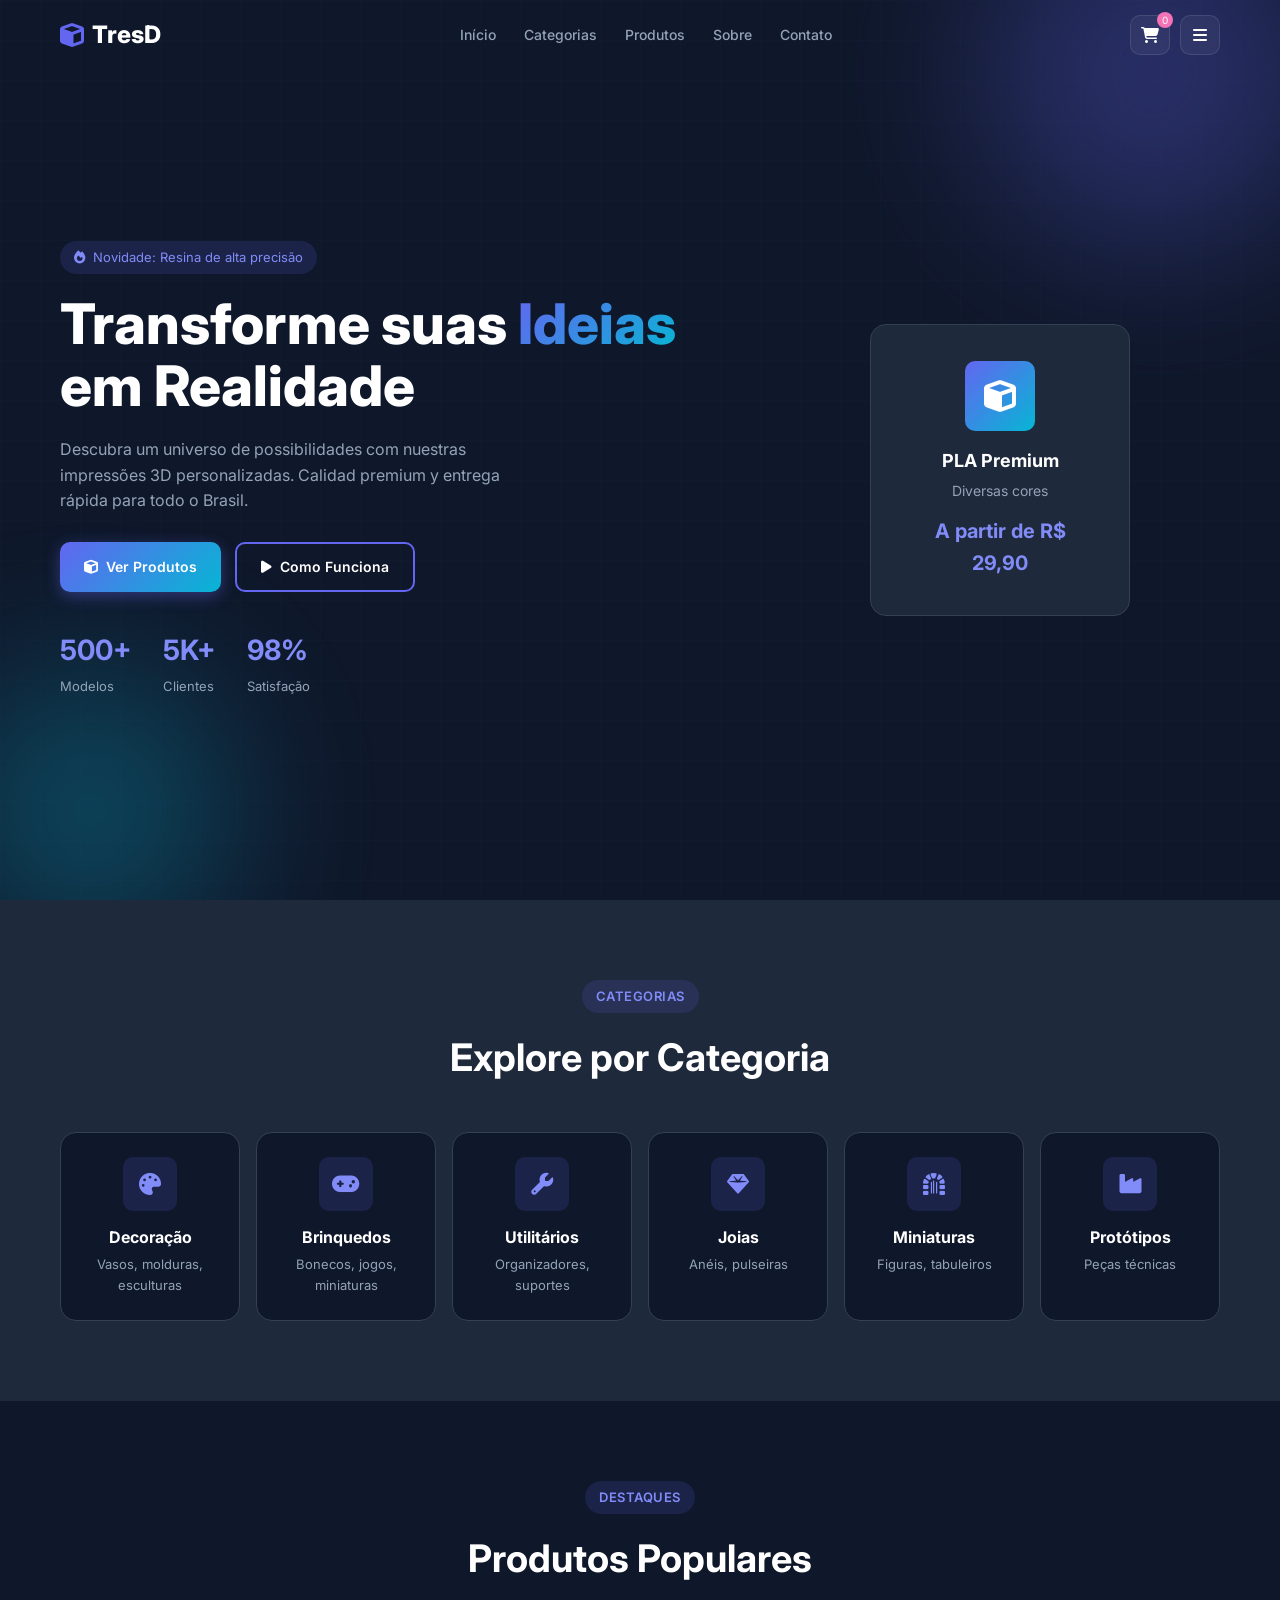
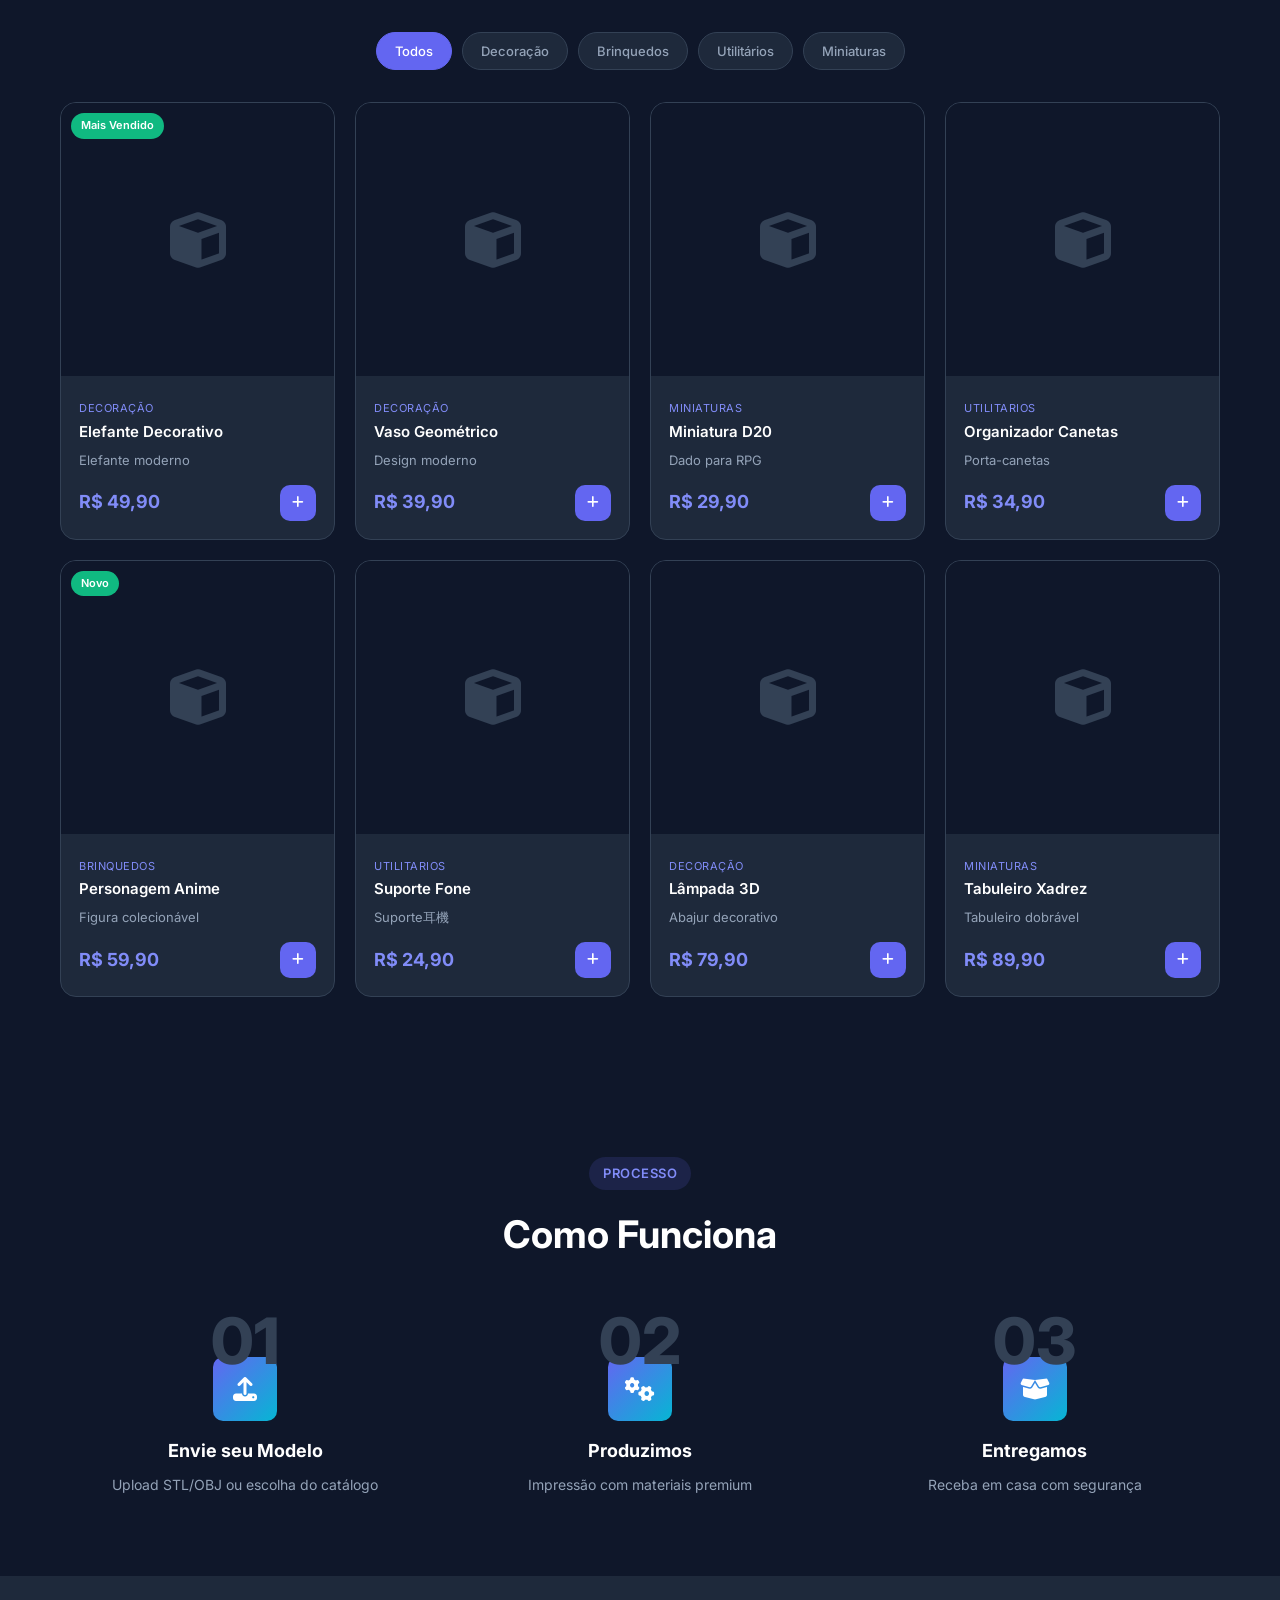
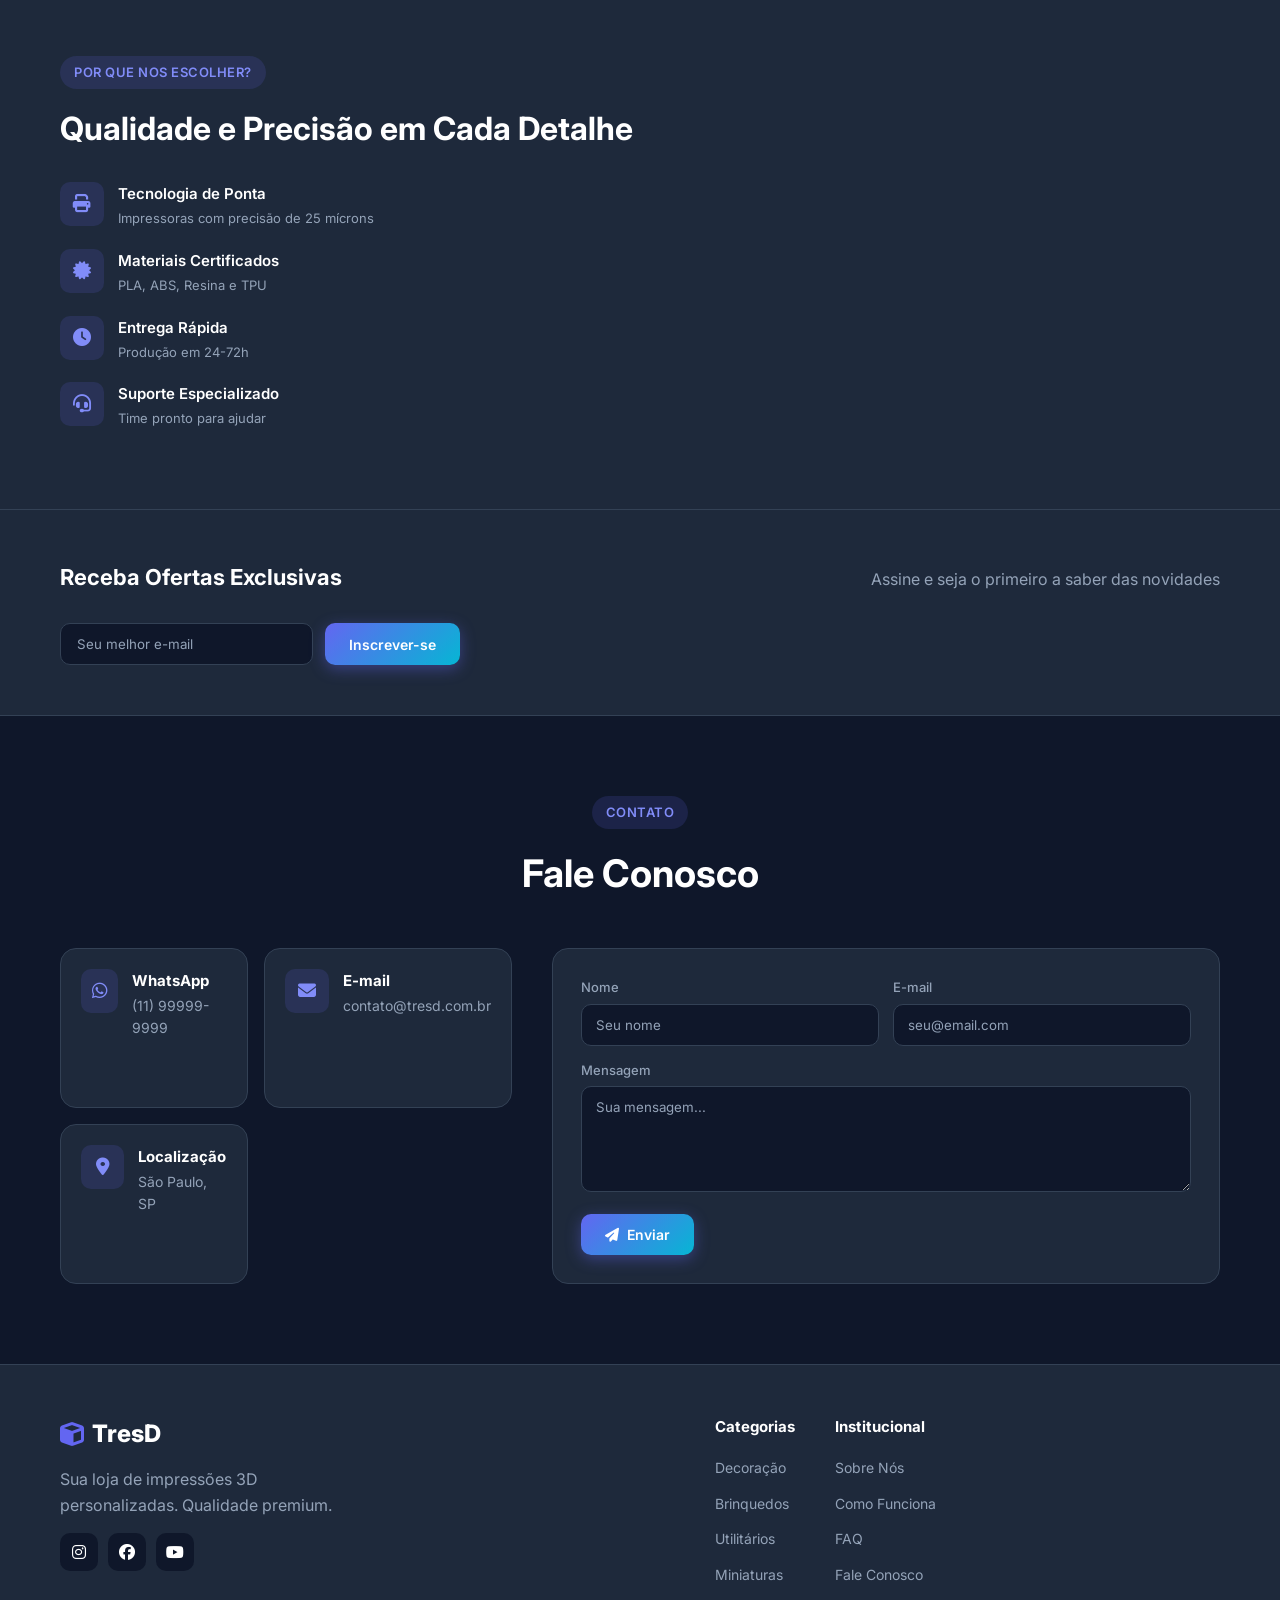
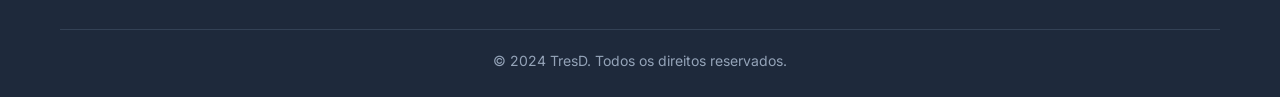
==== index.html @ 74adc034 "TresD store with checkout" ====
<!DOCTYPE html>
<html lang="pt-BR">
<head>
    <meta charset="UTF-8">
    <meta name="viewport" content="width=device-width, initial-scale=1.0">
    <title>TresD - Impressões 3D Personalizadas</title>
    <meta name="description" content="Loja online de impressões 3D personalizadas. Modelos únicos, qualidade premium.">
    <meta name="theme-color" content="#6366f1">
    <link rel="preconnect" href="https://fonts.googleapis.com">
    <link rel="preconnect" href="https://fonts.gstatic.com" crossorigin>
    <link href="https://fonts.googleapis.com/css2?family=Inter:wght@300;400;500;600;700;800&display=swap" rel="stylesheet">
    <link rel="stylesheet" href="https://cdnjs.cloudflare.com/ajax/libs/font-awesome/6.4.0/css/all.min.css">
    <link rel="stylesheet" href="styles.css">
</head>
<body>
    <div class="loader" id="loader">
        <div class="loader-content">
            <i class="fa-solid fa-cube"></i>
            <p>Carregando...</p>
        </div>
    </div>

    <header class="header" id="header">
        <div class="container header-inner">
            <a href="#" class="logo">
                <i class="fa-solid fa-cube"></i>
                <span>TresD</span>
            </a>
            <nav class="nav" id="nav">
                <ul class="nav-list">
                    <li><a href="#home" class="nav-link">Início</a></li>
                    <li><a href="#categorias" class="nav-link">Categorias</a></li>
                    <li><a href="#produtos" class="nav-link">Produtos</a></li>
                    <li><a href="#sobre" class="nav-link">Sobre</a></li>
                    <li><a href="#contato" class="nav-link">Contato</a></li>
                </ul>
            </nav>
            <div class="header-actions">
                <button class="cart-btn" id="cartBtn" title="Carrinho">
                    <i class="fa-solid fa-cart-shopping"></i>
                    <span class="cart-count" id="cartCount">0</span>
                </button>
                <button class="menu-toggle" id="menuToggle">
                    <i class="fa-solid fa-bars"></i>
                </button>
            </div>
        </div>
    </header>

    <div class="cart-sidebar" id="cartSidebar">
        <div class="cart-header">
            <h3><i class="fa-solid fa-cart-shopping"></i> Carrinho</h3>
            <button id="closeCart"><i class="fa-solid fa-xmark"></i></button>
        </div>
        <div class="cart-items" id="cartItems">
            <p class="empty-cart">Seu carrinho está vazio</p>
        </div>
        <div class="cart-footer">
            <div class="cart-total">
                <span>Total:</span>
                <span id="cartTotal">R$ 0,00</span>
            </div>
            <button class="checkout-btn" onclick="window.location.href='checkout.html'">Finalizar Compra</button>
        </div>
    </div>
    <div class="cart-overlay" id="cartOverlay"></div>

    <section class="hero" id="home">
        <div class="hero-bg">
            <div class="hero-shape shape-1"></div>
            <div class="hero-shape shape-2"></div>
            <div class="hero-grid"></div>
        </div>
        <div class="container hero-content">
            <div class="hero-text">
                <span class="hero-badge"><i class="fa-solid fa-fire"></i> Novidade: Resina de alta precisão</span>
                <h1>Transforme suas <span class="gradient">Ideias</span> em Realidade</h1>
                <p>Descubra um universo de possibilidades com nuestras impressões 3D personalizadas. Calidad premium y entrega rápida para todo o Brasil.</p>
                <div class="hero-btns">
                    <a href="#produtos" class="btn btn-primary"><i class="fa-solid fa-cube"></i> Ver Produtos</a>
                    <a href="#contato" class="btn btn-outline"><i class="fa-solid fa-play"></i> Como Funciona</a>
                </div>
                <div class="hero-stats">
                    <div class="stat"><span class="stat-num">500+</span><span class="stat-label">Modelos</span></div>
                    <div class="stat"><span class="stat-num">5K+</span><span class="stat-label">Clientes</span></div>
                    <div class="stat"><span class="stat-num">98%</span><span class="stat-label">Satisfação</span></div>
                </div>
            </div>
            <div class="hero-visual">
                <div class="hero-card">
                    <div class="hero-card-icon"><i class="fa-solid fa-cube"></i></div>
                    <h4>PLA Premium</h4>
                    <p>Diversas cores</p>
                    <span class="price">A partir de R$ 29,90</span>
                </div>
            </div>
        </div>
    </section>

    <section class="categories" id="categorias">
        <div class="container">
            <div class="section-header">
                <span class="tag">Categorias</span>
                <h2>Explore por Categoria</h2>
            </div>
            <div class="categories-grid">
                <a href="#" class="category-card">
                    <div class="cat-icon"><i class="fa-solid fa-palette"></i></div>
                    <h3>Decoração</h3>
                    <p>Vasos, molduras, esculturas</p>
                </a>
                <a href="#" class="category-card">
                    <div class="cat-icon"><i class="fa-solid fa-gamepad"></i></div>
                    <h3>Brinquedos</h3>
                    <p>Bonecos, jogos, miniaturas</p>
                </a>
                <a href="#" class="category-card">
                    <div class="cat-icon"><i class="fa-solid fa-wrench"></i></div>
                    <h3>Utilitários</h3>
                    <p>Organizadores, suportes</p>
                </a>
                <a href="#" class="category-card">
                    <div class="cat-icon"><i class="fa-solid fa-gem"></i></div>
                    <h3>Joias</h3>
                    <p>Anéis, pulseiras</p>
                </a>
                <a href="#" class="category-card">
                    <div class="cat-icon"><i class="fa-solid fa-dungeon"></i></div>
                    <h3>Miniaturas</h3>
                    <p>Figuras, tabuleiros</p>
                </a>
                <a href="#" class="category-card">
                    <div class="cat-icon"><i class="fa-solid fa-industry"></i></div>
                    <h3>Protótipos</h3>
                    <p>Peças técnicas</p>
                </a>
            </div>
        </div>
    </section>

    <section class="products" id="produtos">
        <div class="container">
            <div class="section-header">
                <span class="tag">Destaques</span>
                <h2>Produtos Populares</h2>
            </div>
            <div class="products-filters">
                <button class="filter-btn active" data-filter="all">Todos</button>
                <button class="filter-btn" data-filter="decoracao">Decoração</button>
                <button class="filter-btn" data-filter="brinquedos">Brinquedos</button>
                <button class="filter-btn" data-filter="utilitarios">Utilitários</button>
                <button class="filter-btn" data-filter="miniaturas">Miniaturas</button>
            </div>
            <div class="products-grid" id="productsGrid"></div>
        </div>
    </section>

    <section class="how-it-works" id="como-funciona">
        <div class="container">
            <div class="section-header">
                <span class="tag">Processo</span>
                <h2>Como Funciona</h2>
            </div>
            <div class="steps-grid">
                <div class="step-card">
                    <div class="step-num">01</div>
                    <div class="step-icon"><i class="fa-solid fa-upload"></i></div>
                    <h3>Envie seu Modelo</h3>
                    <p>Upload STL/OBJ ou escolha do catálogo</p>
                </div>
                <div class="step-card">
                    <div class="step-num">02</div>
                    <div class="step-icon"><i class="fa-solid fa-gears"></i></div>
                    <h3>Produzimos</h3>
                    <p>Impressão com materiais premium</p>
                </div>
                <div class="step-card">
                    <div class="step-num">03</div>
                    <div class="step-icon"><i class="fa-solid fa-box-open"></i></div>
                    <h3>Entregamos</h3>
                    <p>Receba em casa com segurança</p>
                </div>
            </div>
        </div>
    </section>

    <section class="features" id="sobre">
        <div class="container">
            <div class="features-content">
                <div class="features-text">
                    <span class="tag">Por que nos escolher?</span>
                    <h2>Qualidade e Precisão em Cada Detalhe</h2>
                    <div class="features-list">
                        <div class="feature-item">
                            <div class="feature-icon"><i class="fa-solid fa-print"></i></div>
                            <div><h4>Tecnologia de Ponta</h4><p>Impressoras com precisão de 25 mícrons</p></div>
                        </div>
                        <div class="feature-item">
                            <div class="feature-icon"><i class="fa-solid fa-certificate"></i></div>
                            <div><h4>Materiais Certificados</h4><p>PLA, ABS, Resina e TPU</p></div>
                        </div>
                        <div class="feature-item">
                            <div class="feature-icon"><i class="fa-solid fa-clock"></i></div>
                            <div><h4>Entrega Rápida</h4><p>Produção em 24-72h</p></div>
                        </div>
                        <div class="feature-item">
                            <div class="feature-icon"><i class="fa-solid fa-headset"></i></div>
                            <div><h4>Suporte Especializado</h4><p>Time pronto para ajudar</p></div>
                        </div>
                    </div>
                </div>
            </div>
        </div>
    </section>

    <section class="newsletter">
        <div class="container">
            <div class="newsletter-content">
                <h3>Receba Ofertas Exclusivas</h3>
                <p>Assine e seja o primeiro a saber das novidades</p>
            </div>
            <form class="newsletter-form" id="newsletterForm">
                <input type="email" placeholder="Seu melhor e-mail" required>
                <button type="submit" class="btn btn-primary">Inscrever-se</button>
            </form>
        </div>
    </section>

    <section class="contact" id="contato">
        <div class="container">
            <div class="section-header">
                <span class="tag">Contato</span>
                <h2>Fale Conosco</h2>
            </div>
            <div class="contact-grid">
                <div class="contact-info">
                    <div class="contact-item">
                        <div class="contact-icon"><i class="fa-brands fa-whatsapp"></i></div>
                        <div><h4>WhatsApp</h4><p>(11) 99999-9999</p></div>
                    </div>
                    <div class="contact-item">
                        <div class="contact-icon"><i class="fa-solid fa-envelope"></i></div>
                        <div><h4>E-mail</h4><p>contato@tresd.com.br</p></div>
                    </div>
                    <div class="contact-item">
                        <div class="contact-icon"><i class="fa-solid fa-location-dot"></i></div>
                        <div><h4>Localização</h4><p>São Paulo, SP</p></div>
                    </div>
                </div>
                <form class="contact-form" id="contactForm">
                    <div class="form-row">
                        <div class="form-group">
                            <label>Nome</label>
                            <input type="text" placeholder="Seu nome" required>
                        </div>
                        <div class="form-group">
                            <label>E-mail</label>
                            <input type="email" placeholder="seu@email.com" required>
                        </div>
                    </div>
                    <div class="form-group">
                        <label>Mensagem</label>
                        <textarea rows="5" placeholder="Sua mensagem..." required></textarea>
                    </div>
                    <button type="submit" class="btn btn-primary"><i class="fa-solid fa-paper-plane"></i> Enviar</button>
                </form>
            </div>
        </div>
    </section>

    <footer class="footer">
        <div class="container">
            <div class="footer-content">
                <div class="footer-brand">
                    <a href="#" class="logo"><i class="fa-solid fa-cube"></i><span>TresD</span></a>
                    <p>Sua loja de impressões 3D personalizadas. Qualidade premium.</p>
                    <div class="social">
                        <a href="#"><i class="fa-brands fa-instagram"></i></a>
                        <a href="#"><i class="fa-brands fa-facebook"></i></a>
                        <a href="#"><i class="fa-brands fa-youtube"></i></a>
                    </div>
                </div>
                <div class="footer-links">
                    <div class="footer-col">
                        <h4>Categorias</h4>
                        <ul>
                            <li><a href="#">Decoração</a></li>
                            <li><a href="#">Brinquedos</a></li>
                            <li><a href="#">Utilitários</a></li>
                            <li><a href="#">Miniaturas</a></li>
                        </ul>
                    </div>
                    <div class="footer-col">
                        <h4>Institucional</h4>
                        <ul>
                            <li><a href="#">Sobre Nós</a></li>
                            <li><a href="#">Como Funciona</a></li>
                            <li><a href="#">FAQ</a></li>
                            <li><a href="#">Fale Conosco</a></li>
                        </ul>
                    </div>
                </div>
            </div>
            <div class="footer-bottom">
                <p>&copy; 2024 TresD. Todos os direitos reservados.</p>
            </div>
        </div>
    </footer>

    <button class="scroll-top" id="scrollTop"><i class="fa-solid fa-arrow-up"></i></button>

    <script src="https://cdnjs.cloudflare.com/ajax/libs/font-awesome/6.4.0/js/all.min.js"></script>
    <script src="script.js"></script>
    <script>
        // Simple header init for local files
        document.addEventListener('DOMContentLoaded', function() {
            var header = document.getElementById('header');
            var menuToggle = document.getElementById('menuToggle');
            var nav = document.getElementById('nav');
            var cartBtn = document.getElementById('cartBtn');
            var cartSidebar = document.getElementById('cartSidebar');
            var closeCart = document.getElementById('closeCart');
            var cartOverlay = document.getElementById('cartOverlay');
            var scrollTop = document.getElementById('scrollTop');
            var loader = document.getElementById('loader');
            
            // Hide loader
            setTimeout(function() {
                loader.style.opacity = '0';
                loader.style.visibility = 'hidden';
            }, 800);
            
            // Header scroll
            window.addEventListener('scroll', function() {
                if (window.scrollY > 50) {
                    header.classList.add('scrolled');
                } else {
                    header.classList.remove('scrolled');
                }
            });
            
            // Menu toggle
            if (menuToggle && nav) {
                menuToggle.addEventListener('click', function() {
                    nav.classList.toggle('active');
                    var icon = menuToggle.querySelector('i');
                    if (icon) {
                        icon.classList.toggle('fa-bars');
                        icon.classList.toggle('fa-xmark');
                    }
                });
            }
            
            // Cart toggle
            if (cartBtn && cartSidebar) {
                cartBtn.addEventListener('click', function() {
                    cartSidebar.classList.add('active');
                    cartOverlay.classList.add('active');
                });
            }
            
            if (closeCart && cartSidebar && cartOverlay) {
                closeCart.addEventListener('click', function() {
                    cartSidebar.classList.remove('active');
                    cartOverlay.classList.remove('active');
                });
                
                cartOverlay.addEventListener('click', function() {
                    cartSidebar.classList.remove('active');
                    cartOverlay.classList.remove('active');
                });
            }
            
            // Scroll top
            if (scrollTop) {
                window.addEventListener('scroll', function() {
                    if (window.scrollY > 500) {
                        scrollTop.classList.add('visible');
                    } else {
                        scrollTop.classList.remove('visible');
                    }
                });
                
                scrollTop.addEventListener('click', function() {
                    window.scrollTo({ top: 0, behavior: 'smooth' });
                });
            }
            
            // Newsletter
            var newsletterForm = document.getElementById('newsletterForm');
            if (newsletterForm) {
                newsletterForm.addEventListener('submit', function(e) {
                    e.preventDefault();
                    this.innerHTML = '<p style="color: var(--success);"><i class="fa-solid fa-check"></i> E-mail cadastrado!</p>';
                });
            }
            
            // Contact form
            var contactForm = document.getElementById('contactForm');
            if (contactForm) {
                contactForm.addEventListener('submit', function(e) {
                    e.preventDefault();
                    var btn = this.querySelector('button');
                    btn.innerHTML = '<i class="fa-solid fa-check"></i> Enviado!';
                    btn.style.background = 'var(--success)';
                    this.reset();
                    setTimeout(function() {
                        btn.innerHTML = '<i class="fa-solid fa-paper-plane"></i> Enviar';
                        btn.style.background = '';
                    }, 3000);
                });
            }
        });
    </script>
</body>
</html>
---- styles.css ----
/* TresD Store - Modern CSS */

:root {
    --primary: #6366f1;
    --primary-dark: #4f46e5;
    --primary-light: #818cf8;
    --secondary: #06b6d4;
    --accent: #f472b6;
    --dark: #0f172a;
    --dark-2: #1e293b;
    --dark-3: #334155;
    --text: #64748b;
    --text-light: #94a3b8;
    --white: #ffffff;
    --success: #10b981;
    --error: #ef4444;
    --gradient: linear-gradient(135deg, var(--primary) 0%, var(--secondary) 100%);
    --shadow: 0 4px 6px -1px rgba(0, 0, 0, 0.1);
    --shadow-lg: 0 10px 15px -3px rgba(0, 0, 0, 0.1);
    --radius: 10px;
    --radius-lg: 16px;
    --transition: all 0.3s ease;
}

* {
    margin: 0;
    padding: 0;
    box-sizing: border-box;
}

html {
    scroll-behavior: smooth;
}

body {
    font-family: 'Inter', -apple-system, sans-serif;
    background: var(--dark);
    color: var(--white);
    line-height: 1.6;
    overflow-x: hidden;
}

a {
    text-decoration: none;
    color: inherit;
}

ul {
    list-style: none;
}

img {
    max-width: 100%;
}

button {
    cursor: pointer;
    font-family: inherit;
    border: none;
    background: none;
}

input, textarea {
    font-family: inherit;
    outline: none;
}

.container {
    max-width: 1200px;
    margin: 0 auto;
    padding: 0 20px;
}

.btn {
    display: inline-flex;
    align-items: center;
    gap: 8px;
    padding: 12px 24px;
    border-radius: var(--radius);
    font-weight: 600;
    font-size: 14px;
    transition: var(--transition);
}

.btn-primary {
    background: var(--gradient);
    color: var(--white);
    box-shadow: 0 4px 15px rgba(99, 102, 241, 0.4);
}

.btn-primary:hover {
    transform: translateY(-2px);
    box-shadow: 0 6px 20px rgba(99, 102, 241, 0.5);
}

.btn-outline {
    background: transparent;
    border: 2px solid var(--primary);
    color: var(--white);
}

.btn-outline:hover {
    background: var(--primary);
}

.gradient {
    background: var(--gradient);
    -webkit-background-clip: text;
    -webkit-text-fill-color: transparent;
    background-clip: text;
}

/* Loader */
.loader {
    position: fixed;
    top: 0;
    left: 0;
    width: 100%;
    height: 100%;
    background: var(--dark);
    display: flex;
    align-items: center;
    justify-content: center;
    z-index: 9999;
    transition: opacity 0.5s ease;
}

.loader-content {
    text-align: center;
}

.loader-content i {
    font-size: 48px;
    color: var(--primary);
    animation: spin 2s linear infinite;
}

.loader-content p {
    margin-top: 16px;
    color: var(--text-light);
    font-size: 14px;
}

@keyframes spin {
    from { transform: rotate(0deg); }
    to { transform: rotate(360deg); }
}

/* Header */
.header {
    position: fixed;
    top: 0;
    left: 0;
    right: 0;
    z-index: 1000;
    padding: 0;
    transition: var(--transition);
}

.header.scrolled {
    background: rgba(15, 23, 42, 0.95);
    backdrop-filter: blur(10px);
    box-shadow: var(--shadow);
}

.header-inner {
    display: flex;
    align-items: center;
    justify-content: space-between;
    height: 70px;
    gap: 20px;
}

.logo {
    display: flex;
    align-items: center;
    gap: 8px;
    font-size: 24px;
    font-weight: 800;
    color: var(--white);
}

.logo i {
    color: var(--primary);
}

.nav-list {
    display: flex;
    align-items: center;
    gap: 28px;
}

.nav-link {
    font-size: 14px;
    font-weight: 500;
    color: var(--text-light);
    transition: var(--transition);
}

.nav-link:hover {
    color: var(--white);
}

.header-actions {
    display: flex;
    align-items: center;
    gap: 10px;
}

.cart-btn, .menu-toggle {
    width: 40px;
    height: 40px;
    border-radius: var(--radius);
    background: rgba(255, 255, 255, 0.05);
    border: 1px solid rgba(255, 255, 255, 0.1);
    color: var(--white);
    display: flex;
    align-items: center;
    justify-content: center;
    font-size: 16px;
    position: relative;
    transition: var(--transition);
}

.cart-btn:hover, .menu-toggle:hover {
    background: var(--primary);
    border-color: var(--primary);
}

.cart-count {
    position: absolute;
    top: -4px;
    right: -4px;
    width: 16px;
    height: 16px;
    background: var(--accent);
    border-radius: 50%;
    font-size: 10px;
    display: flex;
    align-items: center;
    justify-content: center;
}

/* Cart Sidebar */
.cart-sidebar {
    position: fixed;
    top: 0;
    right: -380px;
    width: 380px;
    max-width: 100%;
    height: 100vh;
    background: var(--dark-2);
    z-index: 2000;
    display: flex;
    flex-direction: column;
    transition: right 0.3s ease;
}

.cart-sidebar.active {
    right: 0;
}

.cart-header {
    display: flex;
    align-items: center;
    justify-content: space-between;
    padding: 20px;
    border-bottom: 1px solid var(--dark-3);
}

.cart-header h3 {
    display: flex;
    align-items: center;
    gap: 10px;
    font-size: 18px;
}

.cart-header button {
    font-size: 20px;
    color: var(--text-light);
}

.cart-items {
    flex: 1;
    padding: 20px;
    overflow-y: auto;
}

.empty-cart {
    text-align: center;
    color: var(--text-light);
    padding: 40px 0;
}

.cart-footer {
    padding: 20px;
    border-top: 1px solid var(--dark-3);
}

.cart-total {
    display: flex;
    justify-content: space-between;
    font-size: 18px;
    font-weight: 600;
    margin-bottom: 16px;
}

.checkout-btn {
    width: 100%;
    padding: 14px;
    background: var(--gradient);
    color: var(--white);
    border-radius: var(--radius);
    font-weight: 600;
}

.cart-overlay {
    position: fixed;
    top: 0;
    left: 0;
    right: 0;
    bottom: 0;
    background: rgba(0, 0, 0, 0.5);
    z-index: 1999;
    opacity: 0;
    visibility: hidden;
    transition: var(--transition);
}

.cart-overlay.active {
    opacity: 1;
    visibility: visible;
}

/* Hero */
.hero {
    min-height: 100vh;
    display: flex;
    align-items: center;
    position: relative;
    padding: 100px 0 60px;
}

.hero-bg {
    position: absolute;
    inset: 0;
    overflow: hidden;
}

.hero-shape {
    position: absolute;
    border-radius: 50%;
    filter: blur(80px);
    opacity: 0.3;
}

.hero-shape.shape-1 {
    width: 350px;
    height: 350px;
    background: var(--primary);
    top: -100px;
    right: -50px;
}

.hero-shape.shape-2 {
    width: 280px;
    height: 280px;
    background: var(--secondary);
    bottom: -50px;
    left: -50px;
}

.hero-grid {
    position: absolute;
    inset: 0;
    background-image: 
        linear-gradient(rgba(99, 102, 241, 0.02) 1px, transparent 1px),
        linear-gradient(90deg, rgba(99, 102, 241, 0.02) 1px, transparent 1px);
    background-size: 40px 40px;
}

.hero-content {
    display: grid;
    grid-template-columns: 1.2fr 0.8fr;
    gap: 60px;
    align-items: center;
    position: relative;
    z-index: 1;
}

.hero-badge {
    display: inline-flex;
    align-items: center;
    gap: 8px;
    padding: 6px 14px;
    background: rgba(99, 102, 241, 0.15);
    border-radius: 50px;
    font-size: 13px;
    color: var(--primary-light);
    margin-bottom: 20px;
}

.hero-text h1 {
    font-size: clamp(36px, 5vw, 56px);
    font-weight: 800;
    line-height: 1.1;
    margin-bottom: 20px;
}

.hero-text p {
    font-size: 16px;
    color: var(--text-light);
    max-width: 480px;
    margin-bottom: 28px;
}

.hero-btns {
    display: flex;
    gap: 14px;
    margin-bottom: 36px;
}

.hero-stats {
    display: flex;
    gap: 32px;
}

.stat-num {
    display: block;
    font-size: 28px;
    font-weight: 700;
    color: var(--primary-light);
}

.stat-label {
    font-size: 13px;
    color: var(--text-light);
}

.hero-visual {
    display: flex;
    justify-content: center;
}

.hero-card {
    background: var(--dark-2);
    border: 1px solid var(--dark-3);
    border-radius: var(--radius-lg);
    padding: 36px;
    text-align: center;
    width: 260px;
}

.hero-card-icon {
    width: 70px;
    height: 70px;
    background: var(--gradient);
    border-radius: var(--radius);
    display: flex;
    align-items: center;
    justify-content: center;
    font-size: 32px;
    margin: 0 auto 16px;
}

.hero-card h4 {
    font-size: 18px;
    margin-bottom: 4px;
}

.hero-card p {
    font-size: 14px;
    color: var(--text-light);
    margin-bottom: 12px;
}

.hero-card .price {
    font-size: 20px;
    font-weight: 700;
    color: var(--primary-light);
}

/* Sections */
.section-header {
    text-align: center;
    margin-bottom: 44px;
}

.tag {
    display: inline-block;
    padding: 6px 14px;
    background: rgba(99, 102, 241, 0.15);
    color: var(--primary-light);
    border-radius: 50px;
    font-size: 13px;
    font-weight: 600;
    text-transform: uppercase;
    letter-spacing: 0.5px;
    margin-bottom: 14px;
}

.section-header h2 {
    font-size: clamp(26px, 4vw, 38px);
    font-weight: 700;
}

.categories, .products, .how-it-works, .features, .newsletter, .contact {
    padding: 80px 0;
}

.categories {
    background: var(--dark-2);
}

.categories-grid {
    display: grid;
    grid-template-columns: repeat(auto-fit, minmax(180px, 1fr));
    gap: 16px;
}

.category-card {
    background: var(--dark);
    border: 1px solid var(--dark-3);
    border-radius: var(--radius-lg);
    padding: 24px;
    text-align: center;
    transition: var(--transition);
}

.category-card:hover {
    border-color: var(--primary);
    transform: translateY(-4px);
}

.cat-icon {
    width: 54px;
    height: 54px;
    background: rgba(99, 102, 241, 0.15);
    border-radius: var(--radius);
    display: flex;
    align-items: center;
    justify-content: center;
    font-size: 22px;
    color: var(--primary-light);
    margin: 0 auto 14px;
}

.category-card h3 {
    font-size: 16px;
    margin-bottom: 4px;
}

.category-card p {
    font-size: 13px;
    color: var(--text-light);
}

/* Products */
.products-filters {
    display: flex;
    justify-content: center;
    flex-wrap: wrap;
    gap: 10px;
    margin-bottom: 32px;
}

.filter-btn {
    padding: 10px 18px;
    background: var(--dark-2);
    border: 1px solid var(--dark-3);
    border-radius: 50px;
    color: var(--text-light);
    font-size: 13px;
    font-weight: 500;
    transition: var(--transition);
}

.filter-btn:hover, .filter-btn.active {
    background: var(--primary);
    border-color: var(--primary);
    color: var(--white);
}

.products-grid {
    display: grid;
    grid-template-columns: repeat(auto-fill, minmax(240px, 1fr));
    gap: 20px;
}

.product-card {
    background: var(--dark-2);
    border: 1px solid var(--dark-3);
    border-radius: var(--radius-lg);
    overflow: hidden;
    transition: var(--transition);
}

.product-card:hover {
    border-color: var(--primary);
    transform: translateY(-4px);
}

.product-image {
    position: relative;
    aspect-ratio: 1;
    background: var(--dark);
    display: flex;
    align-items: center;
    justify-content: center;
}

.product-image img {
    width: 100%;
    height: 100%;
    object-fit: cover;
}

.product-image i {
    font-size: 56px;
    color: var(--dark-3);
}

.product-badge {
    position: absolute;
    top: 10px;
    left: 10px;
    padding: 4px 10px;
    background: var(--success);
    border-radius: 50px;
    font-size: 11px;
    font-weight: 600;
}

.product-info {
    padding: 18px;
}

.product-category {
    font-size: 11px;
    color: var(--primary-light);
    text-transform: uppercase;
    letter-spacing: 0.5px;
    margin-bottom: 6px;
}

.product-title {
    font-size: 15px;
    font-weight: 600;
    margin-bottom: 6px;
}

.product-desc {
    font-size: 13px;
    color: var(--text-light);
    margin-bottom: 14px;
}

.product-footer {
    display: flex;
    align-items: center;
    justify-content: space-between;
}

.product-price {
    font-size: 18px;
    font-weight: 700;
    color: var(--primary-light);
}

.add-to-cart {
    width: 36px;
    height: 36px;
    background: var(--primary);
    border-radius: var(--radius);
    color: var(--white);
    display: flex;
    align-items: center;
    justify-content: center;
}

/* How it works */
.steps-grid {
    display: grid;
    grid-template-columns: repeat(3, 1fr);
    gap: 24px;
    text-align: center;
}

.step-card {
    position: relative;
}

.step-num {
    font-size: 64px;
    font-weight: 800;
    color: var(--dark-3);
    line-height: 1;
    margin-bottom: -16px;
}

.step-icon {
    width: 64px;
    height: 64px;
    background: var(--gradient);
    border-radius: var(--radius);
    display: flex;
    align-items: center;
    justify-content: center;
    margin: 0 auto 16px;
    font-size: 24px;
}

.step-card h3 {
    font-size: 18px;
    margin-bottom: 8px;
}

.step-card p {
    font-size: 14px;
    color: var(--text-light);
}

/* Features */
.features {
    background: var(--dark-2);
}

.features-text h2 {
    font-size: clamp(24px, 4vw, 32px);
    margin-bottom: 28px;
}

.features-list {
    display: flex;
    flex-direction: column;
    gap: 20px;
}

.feature-item {
    display: flex;
    gap: 14px;
}

.feature-icon {
    width: 44px;
    height: 44px;
    background: rgba(99, 102, 241, 0.15);
    border-radius: var(--radius);
    display: flex;
    align-items: center;
    justify-content: center;
    font-size: 18px;
    color: var(--primary-light);
    flex-shrink: 0;
}

.feature-item h4 {
    font-size: 15px;
    font-weight: 600;
    margin-bottom: 2px;
}

.feature-item p {
    font-size: 13px;
    color: var(--text-light);
}

/* Newsletter */
.newsletter {
    background: var(--dark-2);
    border-top: 1px solid var(--dark-3);
    border-bottom: 1px solid var(--dark-3);
    padding: 50px 0;
}

.newsletter-content {
    display: flex;
    justify-content: space-between;
    align-items: center;
    margin-bottom: 24px;
}

.newsletter-content h3 {
    font-size: 22px;
    margin-bottom: 4px;
}

.newsletter-content p {
    color: var(--text-light);
}

.newsletter-form {
    display: flex;
    gap: 12px;
    max-width: 400px;
}

.newsletter-form input {
    flex: 1;
    padding: 12px 16px;
    background: var(--dark);
    border: 1px solid var(--dark-3);
    border-radius: var(--radius);
    color: var(--white);
}

.newsletter-form input::placeholder {
    color: var(--text-light);
}

/* Contact */
.contact-grid {
    display: grid;
    grid-template-columns: 1fr 1.5fr;
    gap: 40px;
}

.contact-info {
    display: grid;
    grid-template-columns: 1fr 1fr;
    gap: 16px;
}

.contact-item {
    background: var(--dark-2);
    border: 1px solid var(--dark-3);
    border-radius: var(--radius-lg);
    padding: 20px;
    display: flex;
    gap: 14px;
}

.contact-icon {
    width: 44px;
    height: 44px;
    background: rgba(99, 102, 241, 0.15);
    border-radius: var(--radius);
    display: flex;
    align-items: center;
    justify-content: center;
    font-size: 18px;
    color: var(--primary-light);
}

.contact-item h4 {
    font-size: 15px;
    margin-bottom: 2px;
}

.contact-item p {
    font-size: 14px;
    color: var(--text-light);
}

.contact-form {
    background: var(--dark-2);
    border: 1px solid var(--dark-3);
    border-radius: var(--radius-lg);
    padding: 28px;
}

.form-row {
    display: grid;
    grid-template-columns: 1fr 1fr;
    gap: 14px;
}

.form-group {
    margin-bottom: 14px;
}

.form-group label {
    display: block;
    font-size: 13px;
    font-weight: 500;
    color: var(--text-light);
    margin-bottom: 6px;
}

.form-group input, .form-group textarea {
    width: 100%;
    padding: 12px 14px;
    background: var(--dark);
    border: 1px solid var(--dark-3);
    border-radius: var(--radius);
    color: var(--white);
}

.form-group input::placeholder, .form-group textarea::placeholder {
    color: var(--text-light);
}

/* Footer */
.footer {
    padding: 50px 0 24px;
    background: var(--dark-2);
    border-top: 1px solid var(--dark-3);
}

.footer-content {
    display: grid;
    grid-template-columns: 1.2fr 1fr;
    gap: 50px;
    margin-bottom: 32px;
}

.footer-brand p {
    color: var(--text-light);
    margin: 14px 0;
    max-width: 280px;
}

.social {
    display: flex;
    gap: 10px;
}

.social a {
    width: 38px;
    height: 38px;
    background: var(--dark);
    border-radius: var(--radius);
    display: flex;
    align-items: center;
    justify-content: center;
    transition: var(--transition);
}

.social a:hover {
    background: var(--primary);
}

.footer-links {
    display: flex;
    gap: 40px;
}

.footer-col h4 {
    font-size: 15px;
    margin-bottom: 16px;
}

.footer-col ul li {
    margin-bottom: 10px;
}

.footer-col ul li a {
    font-size: 14px;
    color: var(--text-light);
    transition: var(--transition);
}

.footer-col ul li a:hover {
    color: var(--primary-light);
}

.footer-bottom {
    padding-top: 20px;
    border-top: 1px solid var(--dark-3);
    text-align: center;
}

.footer-bottom p {
    font-size: 14px;
    color: var(--text-light);
}

/* Scroll Top */
.scroll-top {
    position: fixed;
    bottom: 24px;
    right: 24px;
    width: 44px;
    height: 44px;
    background: var(--primary);
    border-radius: var(--radius);
    color: var(--white);
    display: flex;
    align-items: center;
    justify-content: center;
    opacity: 0;
    visibility: hidden;
    transition: var(--transition);
    z-index: 100;
}

.scroll-top.visible {
    opacity: 1;
    visibility: visible;
}

.scroll-top:hover {
    transform: translateY(-3px);
}

/* Responsive */
@media (max-width: 1024px) {
    .hero-content {
        grid-template-columns: 1fr;
        text-align: center;
    }
    
    .hero-text p {
        max-width: 100%;
    }
    
    .hero-btns {
        justify-content: center;
    }
    
    .hero-stats {
        justify-content: center;
    }
    
    .hero-visual {
        display: none;
    }
    
    .steps-grid {
        grid-template-columns: 1fr;
    }
    
    .newsletter-content {
        flex-direction: column;
        text-align: center;
        gap: 16px;
    }
    
    .newsletter-form {
        max-width: 100%;
        flex-direction: column;
    }
}

@media (max-width: 768px) {
    .header-inner {
        height: 60px;
    }
    
    .nav {
        position: fixed;
        top: 0;
        left: -80%;
        width: 80%;
        max-width: 300px;
        height: 100vh;
        background: var(--dark-2);
        padding: 80px 24px 24px;
        transition: left 0.3s ease;
        z-index: 1001;
    }
    
    .nav.active {
        left: 0;
    }
    
    .nav-list {
        flex-direction: column;
        gap: 0;
    }
    
    .nav-list li {
        width: 100%;
    }
    
    .nav-link {
        display: block;
        padding: 14px 0;
        border-bottom: 1px solid var(--dark-3);
        font-size: 16px;
    }
    
    .menu-toggle {
        display: flex;
    }
    
    .hero {
        min-height: auto;
        padding: 100px 0 50px;
    }
    
    .hero-text h1 {
        font-size: 30px;
    }
    
    .hero-btns {
        flex-direction: column;
    }
    
    .hero-stats {
        gap: 24px;
    }
    
    .categories-grid {
        grid-template-columns: 1fr 1fr;
    }
    
    .products-grid {
        grid-template-columns: 1fr;
    }
    
    .contact-grid {
        grid-template-columns: 1fr;
    }
    
    .footer-content {
        grid-template-columns: 1fr;
    }
    
    .footer-links {
        flex-direction: column;
        gap: 24px;
    }
}
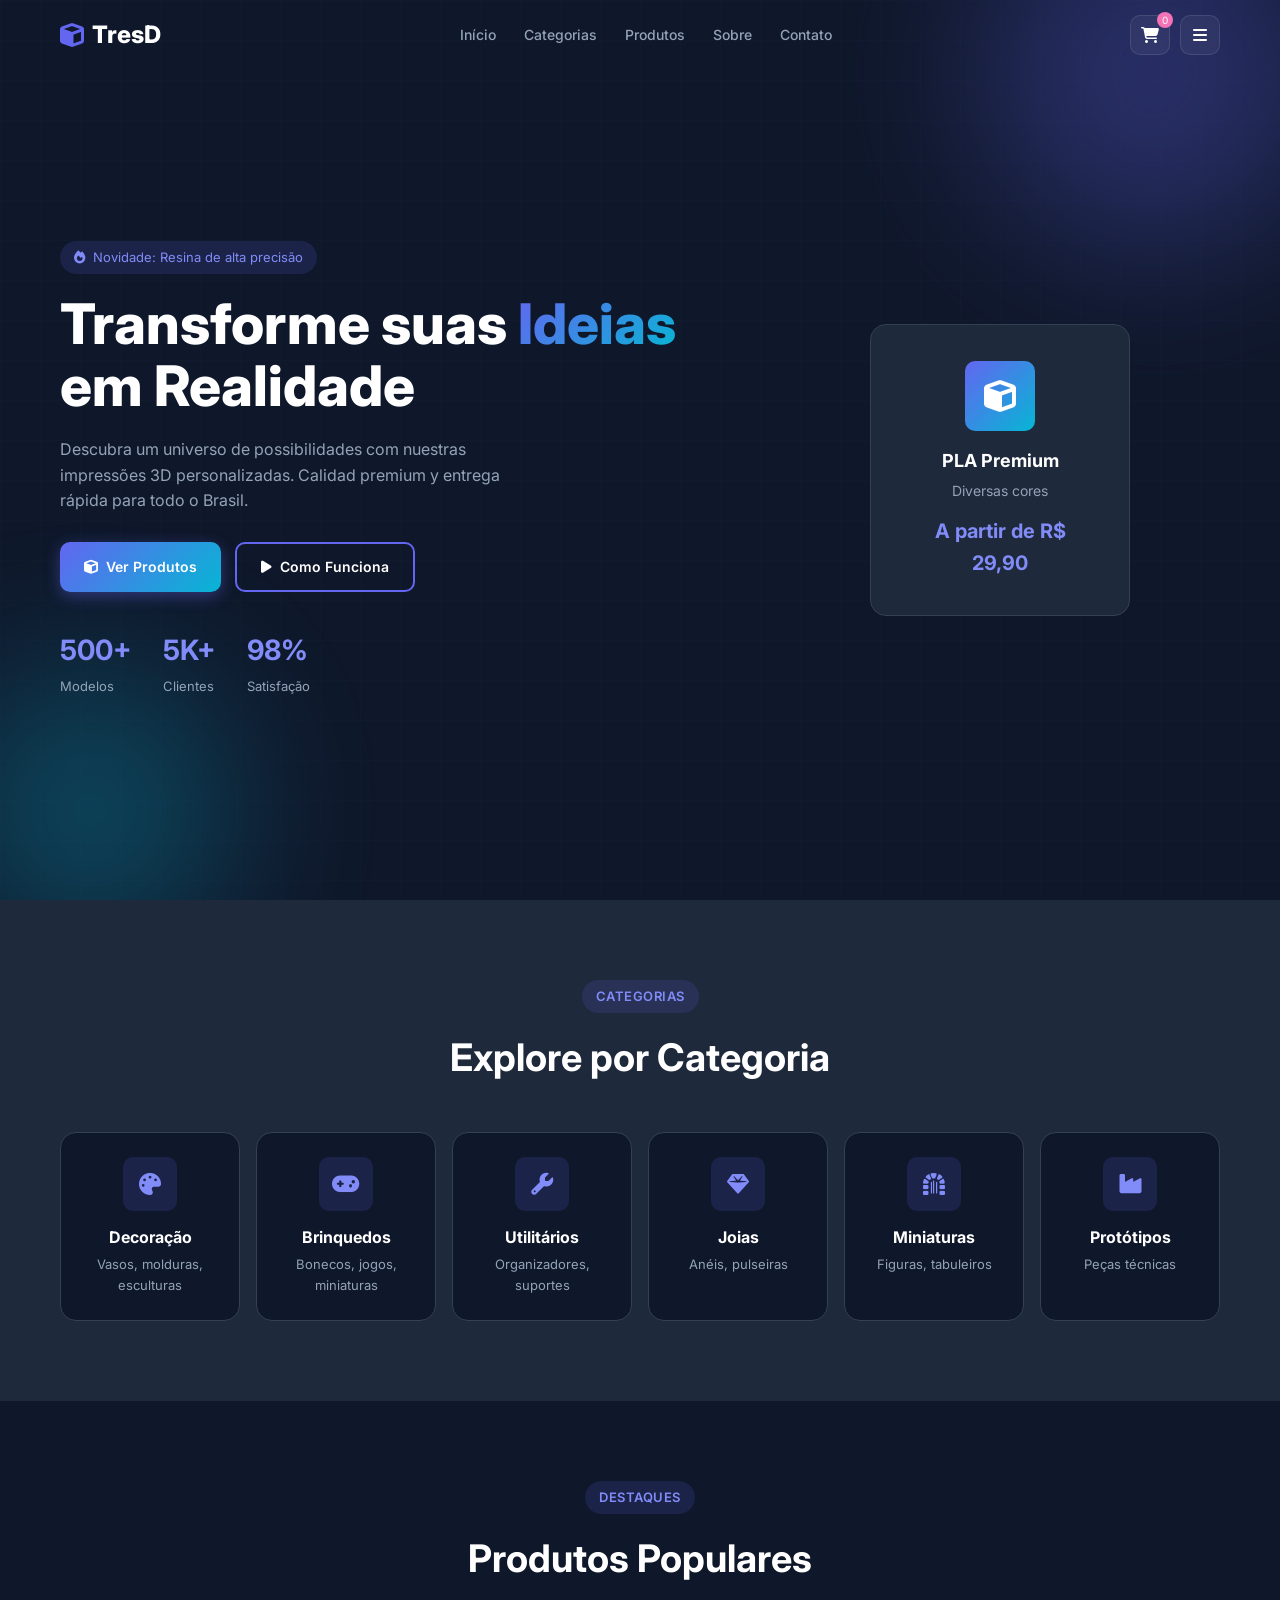
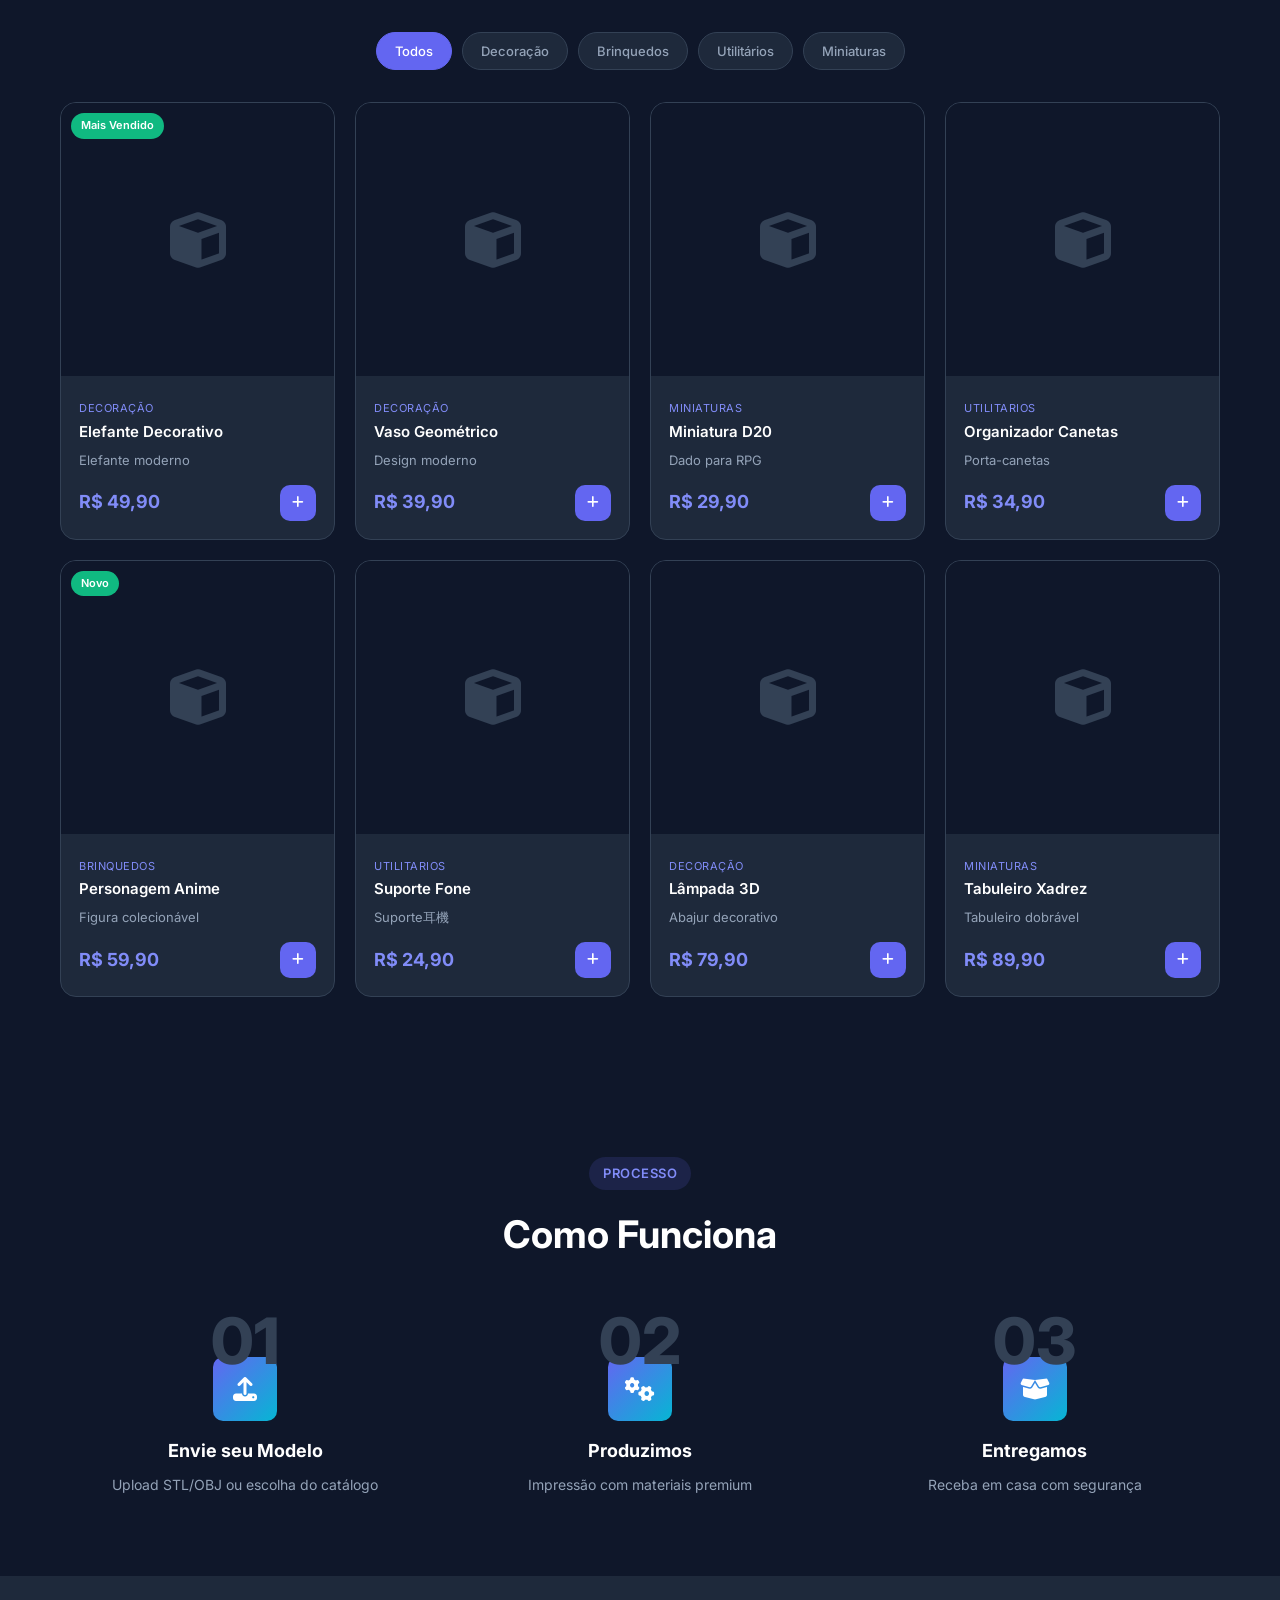
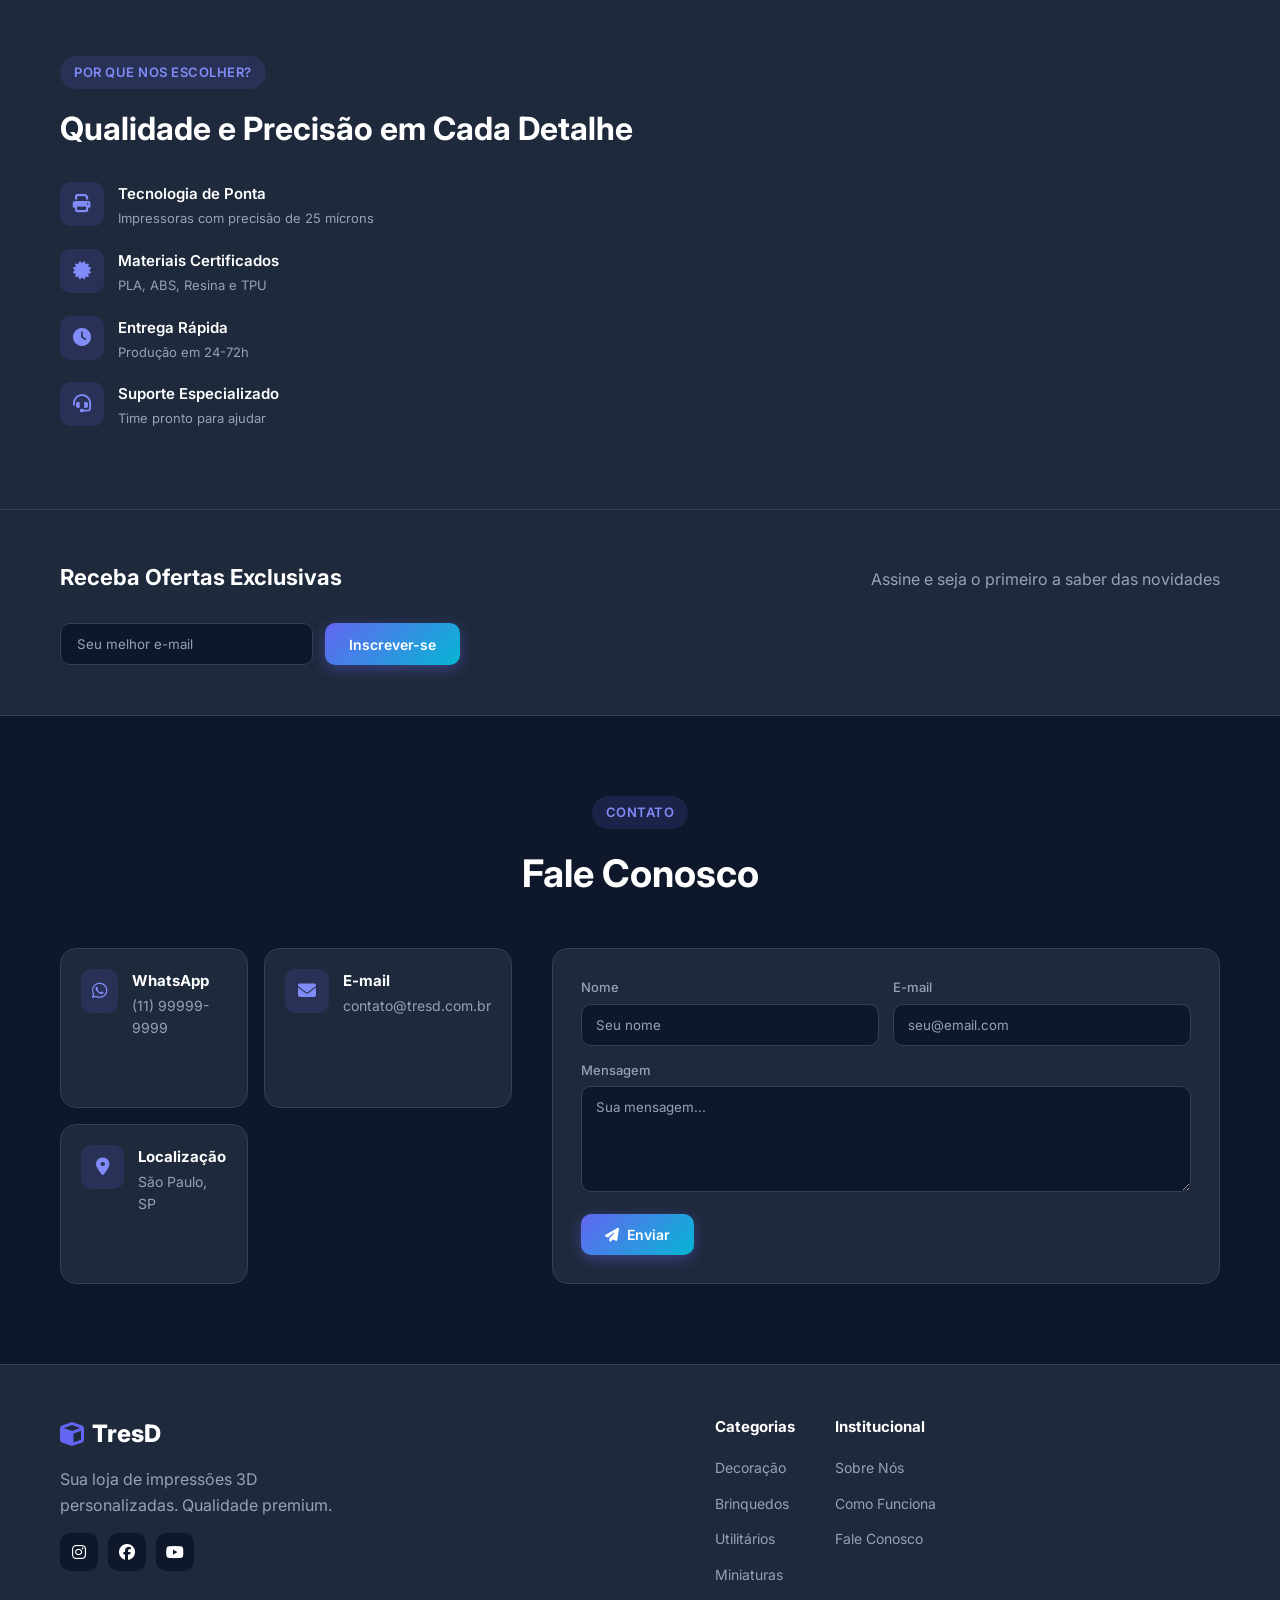
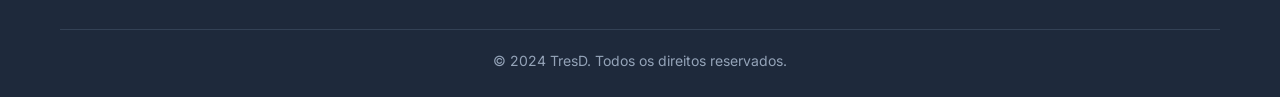
==== commit 2c337e37: "Update admin login and remove admin link from footer" ====
--- a/index.html
+++ b/index.html
@@ -284,19 +284,18 @@
                     <div class="footer-col">
                         <h4>Categorias</h4>
                         <ul>
-                            <li><a href="#">Decoração</a></li>
-                            <li><a href="#">Brinquedos</a></li>
-                            <li><a href="#">Utilitários</a></li>
-                            <li><a href="#">Miniaturas</a></li>
+                            <li><a href="#categorias">Decoração</a></li>
+                            <li><a href="#categorias">Brinquedos</a></li>
+                            <li><a href="#categorias">Utilitários</a></li>
+                            <li><a href="#categorias">Miniaturas</a></li>
                         </ul>
                     </div>
                     <div class="footer-col">
                         <h4>Institucional</h4>
                         <ul>
-                            <li><a href="#">Sobre Nós</a></li>
-                            <li><a href="#">Como Funciona</a></li>
-                            <li><a href="#">FAQ</a></li>
-                            <li><a href="#">Fale Conosco</a></li>
+                            <li><a href="#sobre">Sobre Nós</a></li>
+                            <li><a href="#como-funciona">Como Funciona</a></li>
+                            <li><a href="#contato">Fale Conosco</a></li>
                         </ul>
                     </div>
                 </div>
